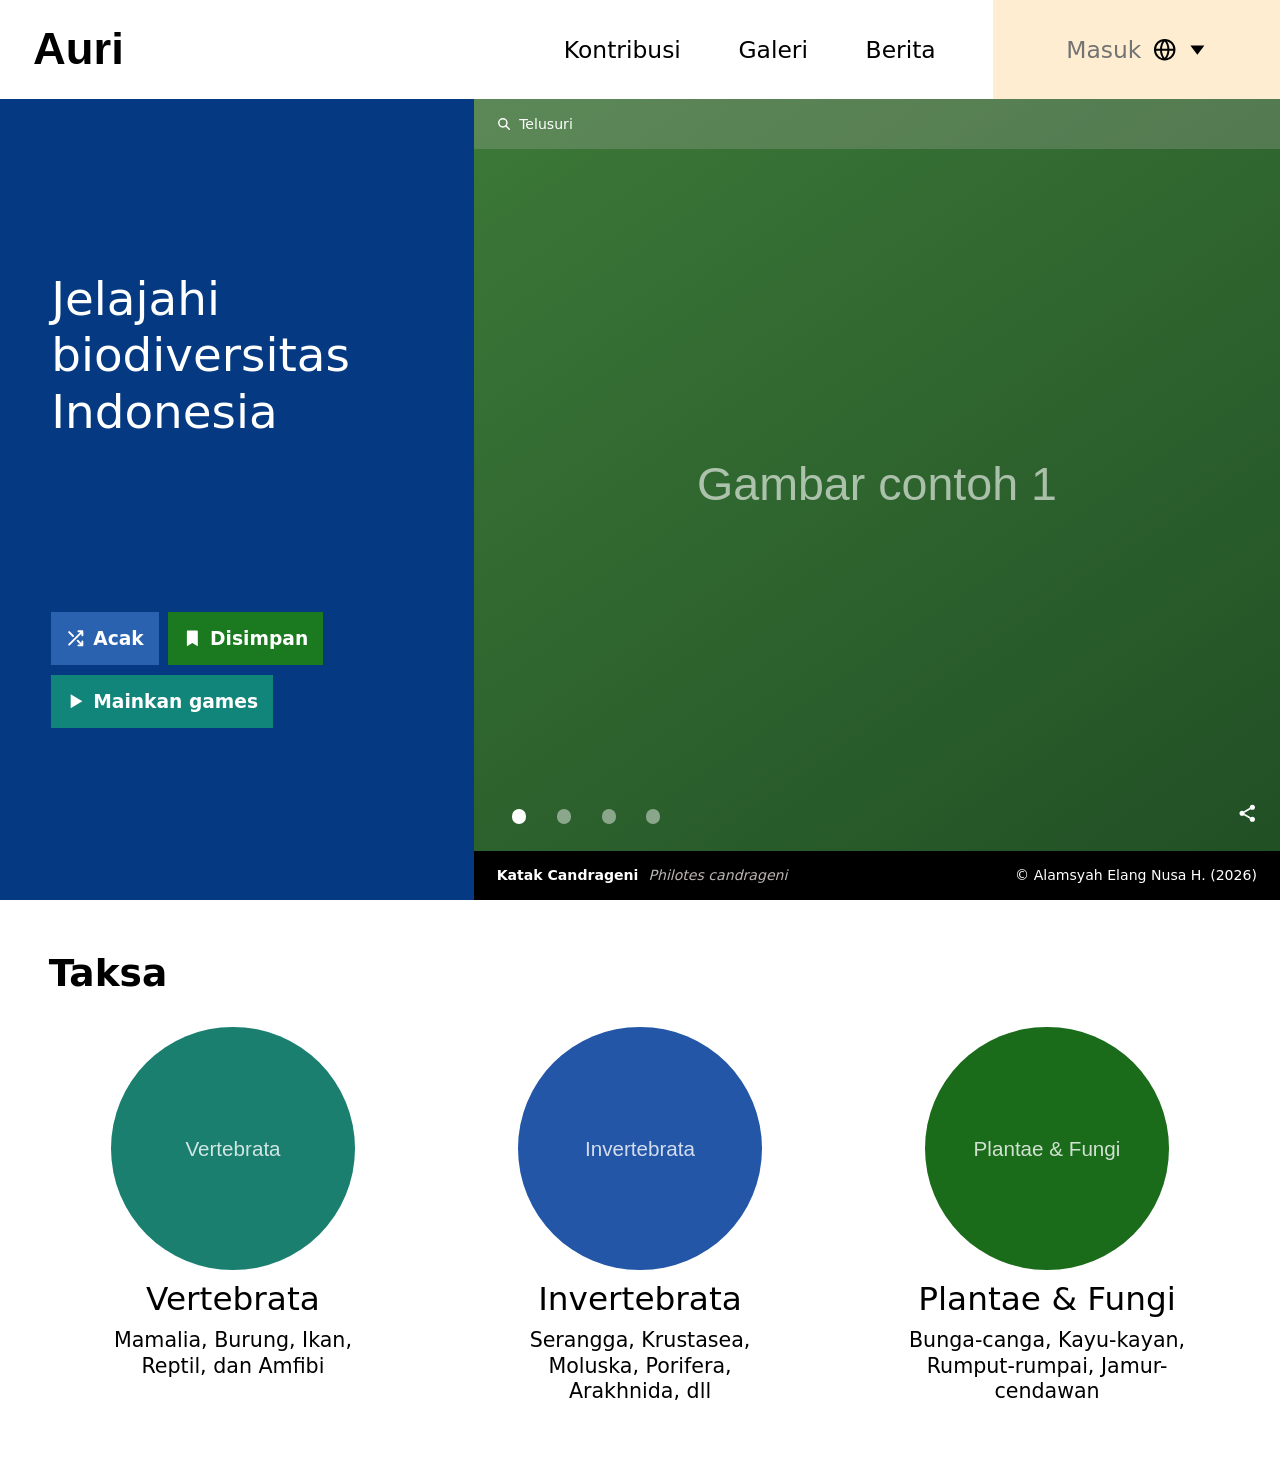
==== index.html @ 974563a3 "Add files via upload" ====
<!DOCTYPE html>
<html lang="id">
<head>
  <meta charset="UTF-8">
  <meta name="viewport" content="width=device-width, initial-scale=1">
  <title>Auri – Jelajahi Biodiversitas Indonesia</title>
  <link rel="stylesheet" href="css/style.css">
</head>
<body>

  <!-- =====================================================
       1. BILAH ATAS (NAVBAR)
       ===================================================== -->
  <header class="navbar">

    <!-- Logo: ganti file images/logo.svg dengan logo asli Anda -->
    <a href="index.html" class="navbar__logo">
      <img src="images/logo.svg" alt="Auri" height="50">
    </a>

    <nav class="navbar__menu">
      <a href="#" class="navbar__link">Kontribusi</a>
      <a href="#" class="navbar__link">Galeri</a>
      <a href="#" class="navbar__link">Berita</a>

      <!-- Tombol Masuk (ada blok krem + ikon bahasa) -->
      <a href="#" class="navbar__masuk">
        <span>Masuk</span>
        <!-- ikon globe -->
        <svg width="20" height="20" class="icon" viewBox="0 0 24 24" fill="none" stroke="currentColor" stroke-width="2" aria-hidden="true">
          <circle cx="12" cy="12" r="10"/>
          <path d="M2 12h20M12 2a15 15 0 0 1 0 20M12 2a15 15 0 0 0 0 20"/>
        </svg>
        <!-- ikon panah bawah -->
        <svg width="20" height="20" class="icon icon--caret" viewBox="0 0 24 24" fill="currentColor" aria-hidden="true">
          <path d="M3 7h18L12 19z"/>
        </svg>
      </a>
    </nav>
  </header>


  <main>

    <!-- =====================================================
         2. BILAH UTAMA (HERO): blok biru + carousel
         ===================================================== -->
    <section class="hero">

      <!-- 2a. Blok biru di kiri -->
      <div class="hero__panel">
        <h1 class="hero__title">Jelajahi biodiversitas Indonesia</h1>

        <div class="hero__buttons">
          <a href="#" class="btn btn--acak">
            <!-- ikon acak -->
            <svg width="20" height="20" class="icon" viewBox="0 0 24 24" fill="none" stroke="currentColor" stroke-width="2.5" stroke-linecap="round" stroke-linejoin="round" aria-hidden="true">
              <path d="M16 3h5v5M4 20 21 3M21 16v5h-5M15 15l6 6M4 4l5 5"/>
            </svg>
            Acak
          </a>
          <a href="#" class="btn btn--disimpan">
            <!-- ikon bookmark -->
            <svg width="20" height="20" class="icon" viewBox="0 0 24 24" fill="currentColor" aria-hidden="true">
              <path d="M6 2h12a1 1 0 0 1 1 1v19l-7-4-7 4V3a1 1 0 0 1 1-1z"/>
            </svg>
            Disimpan
          </a>
          <a href="#" class="btn btn--games">
            <!-- ikon play -->
            <svg width="20" height="20" class="icon" viewBox="0 0 24 24" fill="currentColor" aria-hidden="true">
              <path d="M6 3l15 9-15 9z"/>
            </svg>
            Mainkan games
          </a>
        </div>
      </div>


      <!-- 2b. Carousel di kanan -->
      <div class="carousel">

        <!-- Bilah "Telusuri" (melayang di atas gambar) -->
        <div class="carousel__search">
          <svg width="20" height="20" class="icon" viewBox="0 0 24 24" fill="none" stroke="currentColor" stroke-width="2.5" stroke-linecap="round" aria-hidden="true">
            <circle cx="10" cy="10" r="7"/><path d="M21 21l-6-6"/>
          </svg>
          <span>Telusuri</span>
        </div>

        <!-- Deretan slide. Mau tambah/kurangi gambar? Salin-hapus blok <figure> -->
        <div class="carousel__track" id="carouselTrack">

          <!-- SLIDE 1 -->
          <figure class="slide">
            <img class="slide__img" src="images/contoh-1.svg" alt="Katak Candrageni">
            <figcaption class="slide__info">
              <span class="slide__name">
                <strong class="slide__indonesia">Katak Candrageni</strong>
                <em class="slide__ilmiah">Philotes candrageni</em>
              </span>
              <span class="slide__source">© Alamsyah Elang Nusa H. (2026)</span>
            </figcaption>
          </figure>

          <!-- SLIDE 2 -->
          <figure class="slide">
            <img class="slide__img" src="images/contoh-2.svg" alt="Nama spesies 2">
            <figcaption class="slide__info">
              <span class="slide__name">
                <strong class="slide__indonesia">Nama Indonesia 2</strong>
                <em class="slide__ilmiah">Nama ilmiah 2</em>
              </span>
              <span class="slide__source">© Nama fotografer (2026)</span>
            </figcaption>
          </figure>

          <!-- SLIDE 3 -->
          <figure class="slide">
            <img class="slide__img" src="images/contoh-3.svg" alt="Nama spesies 3">
            <figcaption class="slide__info">
              <span class="slide__name">
                <strong class="slide__indonesia">Nama Indonesia 3</strong>
                <em class="slide__ilmiah">Nama ilmiah 3</em>
              </span>
              <span class="slide__source">© Nama fotografer (2026)</span>
            </figcaption>
          </figure>

          <!-- SLIDE 4 -->
          <figure class="slide">
            <img class="slide__img" src="images/contoh-4.svg" alt="Nama spesies 4">
            <figcaption class="slide__info">
              <span class="slide__name">
                <strong class="slide__indonesia">Nama Indonesia 4</strong>
                <em class="slide__ilmiah">Nama ilmiah 4</em>
              </span>
              <span class="slide__source">© Nama fotografer (2026)</span>
            </figcaption>
          </figure>

        </div>

        <!-- Empat bulatan penanda (jumlahnya harus sama dengan jumlah slide) -->
        <div class="carousel__dots">
          <button class="carousel__dot is-active" aria-label="Gambar 1"></button>
          <button class="carousel__dot" aria-label="Gambar 2"></button>
          <button class="carousel__dot" aria-label="Gambar 3"></button>
          <button class="carousel__dot" aria-label="Gambar 4"></button>
        </div>

        <!-- Tombol bagikan -->
        <button class="carousel__share" aria-label="Bagikan">
          <svg width="20" height="20" class="icon" viewBox="0 0 24 24" fill="currentColor" aria-hidden="true">
            <circle cx="18" cy="5" r="3"/><circle cx="6" cy="12" r="3"/><circle cx="18" cy="19" r="3"/>
            <path d="M8.5 10.5l7-4M8.5 13.5l7 4" stroke="currentColor" stroke-width="2" fill="none"/>
          </svg>
        </button>

      </div>
    </section>

    <!-- =====================================================
         3. TAKSA
         ===================================================== -->
    <section class="taksa">
      <h2 class="taksa__judul">Taksa</h2>

      <div class="taksa__daftar">

        <!-- Vertebrata (seluruh blok ini adalah tombol/link) -->
        <a href="#" class="taksa__item">
          <img class="taksa__gambar" src="images/taksa-vertebrata.svg" alt="">
          <h3 class="taksa__nama">Vertebrata</h3>
          <p class="taksa__deskripsi">Mamalia, Burung, Ikan, Reptil, dan Amfibi</p>
        </a>

        <!-- Invertebrata -->
        <a href="#" class="taksa__item">
          <img class="taksa__gambar" src="images/taksa-invertebrata.svg" alt="">
          <h3 class="taksa__nama">Invertebrata</h3>
          <p class="taksa__deskripsi">Serangga, Krustasea, Moluska, Porifera, Arakhnida, dll</p>
        </a>

        <!-- Plantae & Fungi -->
        <a href="#" class="taksa__item">
          <img class="taksa__gambar" src="images/taksa-plantae-fungi.svg" alt="">
          <h3 class="taksa__nama">Plantae &amp; Fungi</h3>
          <p class="taksa__deskripsi">Bunga-canga, Kayu-kayan, Rumput-rumpai, Jamur-cendawan</p>
        </a>

      </div>
    </section>

    <!-- Section berikutnya (Museum, Berita, dst.) ditambahkan di bawah sini -->

  </main>

  <script src="js/script.js"></script>
</body>
</html>
---- css/style.css ----
/* =========================================================
   AURI – style.css (Bagian 1: Navbar + Hero/Carousel)

   CARA BACA FILE INI
   1. VARIABEL  : semua warna, ukuran, font ada di atas. Ubah di sini saja.
   2. FONT      : cara memasang font Open Sauce.
   3. UMUM      : reset sederhana.
   4. NAVBAR    : bilah atas.
   5. HERO      : blok biru + carousel.
   6. LAYAR KECIL: penyesuaian untuk HP/tablet.

   Catatan ukuran:
   Ukuran desain asli Anda (1366 × 768) diubah jadi satuan
   yang MENYESUAIKAN LAYAR:
     vw  = 1% lebar layar
     vh  = 1% tinggi layar
     clamp(min, ideal, max) = "pakai ukuran ideal, tapi jangan
                               lebih kecil dari min / lebih besar dari max"
   ========================================================= */


/* =========================================================
   1. VARIABEL  (ubah nilai di sini)
   ========================================================= */
:root {
  /* --- Warna --- */
  --warna-hitam:        #000000;
  --warna-putih:        #ffffff;
  --warna-biru:         #053a82;   /* blok biru */
  --warna-masuk-bg:     #ffedd1;   /* latar tombol Masuk */
  --warna-masuk-teks:   #737373;   /* teks Masuk */
  --warna-abu:          #bcb5b5;   /* nama ilmiah & bilah telusuri */
  --warna-btn-acak:     #2a62b0;
  --warna-btn-simpan:   #1b7a1f;
  --warna-btn-games:    #12857a;

  /* --- Font --- */
  --font-utama: "Open Sauce", "Open Sauce One", "Open Sauce Sans",
                system-ui, -apple-system, "Segoe UI", Arial, sans-serif;

  /* --- Tinggi bilah atas (desain asli 136px) --- */
  --navbar-tinggi: clamp(64px, 11vh, 136px);

  /* --- Tinggi bilah "Telusuri" dan bilah informasi (desain asli 55px) --- */
  --bilah-tinggi: clamp(36px, 5.5vh, 55px);

  /* --- Ukuran teks --- */
  --teks-menu:  clamp(16px, 1.83vw, 25px);   /* desain asli 25px */
  --teks-bilah: clamp(11px, 1.1vw, 15px);    /* desain asli 15px */
  --teks-judul: clamp(26px, min(3.66vw, 8vh), 56px);  /* desain asli 50px */
  --teks-tombol: clamp(13px, min(1.46vw, 2.9vh), 20px); /* desain asli 20px */

  /* --- Ukuran bagian Taksa --- */
  --taksa-lingkaran: clamp(140px, 19vw, 260px);   /* desain asli 260px */
  --teks-taksa-judul: clamp(26px, 2.93vw, 40px);  /* desain asli 40px */
  --teks-taksa-nama:  clamp(20px, 2.56vw, 35px);  /* desain asli 35px */
  --teks-taksa-desk:  clamp(14px, 1.61vw, 22px);  /* desain asli 22px */
}


/* =========================================================
   2. FONT  (Open Sauce)
   ---------------------------------------------------------
   Taruh file font di folder "fonts/", lalu sesuaikan nama
   file di bawah. Selama file belum ada, browser otomatis
   memakai font cadangan (lihat --font-utama di atas).
   ========================================================= */
@font-face {
  font-family: "Open Sauce";
  src: url("../fonts/OpenSauceOne-Regular.woff2") format("woff2");
  font-weight: 400;          /* Cetak Reguler */
  font-style: normal;
  font-display: swap;
}
@font-face {
  font-family: "Open Sauce";
  src: url("../fonts/OpenSauceOne-Italic.woff2") format("woff2");
  font-weight: 400;
  font-style: italic;        /* Cetak Miring */
  font-display: swap;
}
@font-face {
  font-family: "Open Sauce";
  src: url("../fonts/OpenSauceOne-Medium.woff2") format("woff2");
  font-weight: 500;          /* Cetak Sedang */
  font-style: normal;
  font-display: swap;
}
@font-face {
  font-family: "Open Sauce";
  src: url("../fonts/OpenSauceOne-SemiBold.woff2") format("woff2");
  font-weight: 600;          /* Cetak Semitebal */
  font-style: normal;
  font-display: swap;
}
@font-face {
  font-family: "Open Sauce";
  src: url("../fonts/OpenSauceOne-Bold.woff2") format("woff2");
  font-weight: 700;          /* Cetak Tebal */
  font-style: normal;
  font-display: swap;
}


/* =========================================================
   3. UMUM
   ========================================================= */
* {
  box-sizing: border-box;   /* padding tidak menambah ukuran elemen */
  margin: 0;
  padding: 0;
}

body {
  font-family: var(--font-utama);
  color: var(--warna-hitam);
  background: var(--warna-putih);
}

a { text-decoration: none; color: inherit; }
button { font: inherit; border: none; background: none; cursor: pointer; }
img { display: block; max-width: 100%; }

/* Ikon SVG mengikuti ukuran teks di sekitarnya */
.icon { width: 1em; height: 1em; flex-shrink: 0; }

/* Garis bantu saat navigasi memakai keyboard */
a:focus-visible, button:focus-visible {
  outline: 3px solid #ffb703;
  outline-offset: 2px;
}


/* =========================================================
   4. NAVBAR (bilah atas)
   ========================================================= */
.navbar {
  height: var(--navbar-tinggi);
  display: flex;
  align-items: center;
  justify-content: space-between;
  padding-left: clamp(16px, 2.6vw, 40px);
  background: var(--warna-putih);
}

.navbar__logo img {
  height: calc(var(--navbar-tinggi) * 0.5);   /* tinggi logo = 50% bilah atas */
  width: auto;
}

.navbar__menu {
  display: flex;
  align-items: center;
  align-self: stretch;                  /* menu setinggi bilah atas */
  gap: clamp(20px, 4.5vw, 64px);        /* jarak antar menu */
}

/* Kontribusi, Galeri, Berita */
.navbar__link {
  font-size: var(--teks-menu);
  font-weight: 500;                     /* Cetak Sedang */
  color: var(--warna-hitam);
}
.navbar__link:hover { text-decoration: underline; text-underline-offset: 6px; }

/* Blok krem "Masuk" (desain asli 306 × 136) */
.navbar__masuk {
  align-self: stretch;                  /* setinggi bilah atas */
  width: clamp(170px, 22.4vw, 306px);   /* desain asli 306px */
  display: flex;
  align-items: center;
  justify-content: center;
  gap: 0.5em;
  background: var(--warna-masuk-bg);
  color: var(--warna-masuk-teks);
  font-size: var(--teks-menu);
  font-weight: 500;
}
.navbar__masuk:hover { filter: brightness(0.97); }
.navbar__masuk .icon--caret { width: 0.8em; height: 0.8em; color: var(--warna-hitam); }
.navbar__masuk .icon:not(.icon--caret) { color: var(--warna-hitam); }


/* =========================================================
   5. HERO (blok biru + carousel)
   ---------------------------------------------------------
   Tinggi hero = tinggi layar dikurangi tinggi navbar,
   sehingga navbar + carousel + bilah informasi selalu
   terlihat penuh tanpa perlu scroll.
   ========================================================= */
.hero {
  display: grid;
  grid-template-columns: 37fr 63fr;     /* 506 : 859 seperti desain asli */
  height: calc(100vh - var(--navbar-tinggi));    /* cadangan browser lama */
  height: calc(100dvh - var(--navbar-tinggi));
  min-height: 380px;                    /* jaga-jaga layar sangat pendek */
}

/* ---------- 5a. Blok biru ---------- */
.hero__panel {
  background: var(--warna-biru);
  color: var(--warna-putih);
  padding-inline: clamp(24px, 4vw, 60px);

  display: flex;
  flex-direction: column;
  /* space-evenly = jarak atas, jarak tengah, dan jarak bawah SAMA RATA.
     Inilah yang membuat jarak judul–tepi atas = judul–tombol = tombol–tepi bawah */
  justify-content: space-evenly;
}

.hero__title {
  font-size: var(--teks-judul);
  font-weight: 400;                     /* Cetak Reguler */
  line-height: 1.2;                     /* jarak antarbaris */
}

/* Tiga tombol kecil. Ukuran font diatur di sini, tombol memakai satuan "em"
   supaya ikut mengecil/membesar bersama teks. */
.hero__buttons {
  display: flex;
  flex-wrap: wrap;
  gap: 0.5em;
  font-size: var(--teks-tombol);
  max-width: 15em;      /* batas lebar → "Mainkan games" turun ke baris kedua */
}

.btn {
  display: inline-flex;
  align-items: center;
  gap: 0.45em;
  height: 2.85em;                       /* ≈ 57px saat font 20px */
  padding-inline: 0.8em;
  color: var(--warna-putih);
  font-weight: 700;                     /* Cetak Tebal */
  white-space: nowrap;
}
.btn:hover { filter: brightness(1.15); }

.btn--acak     { background: var(--warna-btn-acak); }
.btn--disimpan { background: var(--warna-btn-simpan); }
.btn--games    { background: var(--warna-btn-games); }


/* ---------- 5b. Carousel ---------- */
.carousel {
  position: relative;                   /* acuan posisi untuk elemen melayang */
  overflow: hidden;
  background: var(--warna-hitam);
}

/* Deretan slide: bisa digeser dengan jari / trackpad */
.carousel__track {
  display: flex;
  height: 100%;
  overflow-x: auto;
  scroll-snap-type: x mandatory;        /* berhenti pas di tiap gambar */
  scrollbar-width: none;                /* sembunyikan scrollbar (Firefox) */
}
.carousel__track::-webkit-scrollbar { display: none; }   /* (Chrome/Safari) */

.slide {
  position: relative;
  flex: 0 0 100%;                       /* satu slide = selebar carousel */
  height: 100%;
  scroll-snap-align: start;
}

.slide__img {
  width: 100%;
  height: 100%;
  object-fit: cover;    /* gambar memenuhi blok tanpa gepeng; tepi boleh terpotong */
}

/* Bilah telusuri di atas gambar (desain asli 859 × 55, transparan 25%) */
.carousel__search {
  position: absolute;
  top: 0; left: 0; right: 0;
  z-index: 2;
  height: var(--bilah-tinggi);
  display: flex;
  align-items: center;
  gap: 0.6em;
  padding-inline: clamp(12px, 1.8vw, 24px);
  background: rgba(188, 181, 181, 0.25);   /* #bcb5b5 transparansi 25% */
  color: var(--warna-putih);
  font-size: var(--teks-bilah);
  font-weight: 400;
}

/* Bilah informasi hitam di bawah (desain asli 859 × 55) */
.slide__info {
  position: absolute;
  left: 0; right: 0; bottom: 0;
  height: var(--bilah-tinggi);
  display: flex;
  align-items: center;
  justify-content: space-between;       /* nama di kiri, sumber di kanan */
  gap: 1em;
  padding-inline: clamp(12px, 1.8vw, 24px);
  background: var(--warna-hitam);
  font-size: var(--teks-bilah);
}

.slide__indonesia {                     /* Nama Indonesia */
  font-weight: 700;
  color: var(--warna-putih);
}
.slide__ilmiah {                        /* Nama ilmiah */
  font-weight: 400;
  font-style: italic;
  color: var(--warna-abu);
  margin-left: 0.4em;
}
.slide__source {                        /* Sumber gambar */
  font-weight: 400;
  color: var(--warna-putih);
  white-space: nowrap;
}

/* Empat bulatan penanda */
.carousel__dots {
  position: absolute;
  z-index: 2;
  left: clamp(20px, 3vw, 44px);
  bottom: calc(var(--bilah-tinggi) + clamp(12px, 3vh, 28px));
  display: flex;
  gap: clamp(14px, 2.4vw, 32px);
}
.carousel__dot {
  width: clamp(10px, 1.1vw, 16px);
  height: clamp(10px, 1.1vw, 16px);
  border-radius: 50%;
  background: rgba(255, 255, 255, 0.45);
  transition: background 0.3s;
}
.carousel__dot.is-active { background: var(--warna-putih); }   /* bulatan aktif */

/* Tombol bagikan */
.carousel__share {
  position: absolute;
  z-index: 2;
  right: clamp(12px, 1.8vw, 24px);
  bottom: calc(var(--bilah-tinggi) + clamp(12px, 3vh, 28px));
  font-size: clamp(18px, 1.6vw, 24px);
  color: var(--warna-putih);
  display: flex;
}


/* =========================================================
   6. LAYAR KECIL (tablet & HP) – blok biru di atas, carousel di bawah
   ========================================================= */
@media (max-width: 800px) {
  :root {
    --teks-menu: 14px;
    --teks-bilah: 12px;
  }

  .navbar__menu { gap: 14px; }
  .navbar__masuk { width: auto; padding-inline: 14px; }

  .hero {
    grid-template-columns: 1fr;
    height: auto;
  }
  .hero__panel { padding-block: 32px; gap: 28px; }
  .hero__title { font-size: 32px; }
  .hero__buttons { font-size: 16px; }
  .carousel { height: 70vw; min-height: 280px; }
}


/* Hormati pengguna yang mematikan animasi di perangkatnya */
@media (prefers-reduced-motion: reduce) {
  .carousel__dot { transition: none; }
}

/* =========================================================
   7. TAKSA
   ========================================================= */
.taksa {
  background: var(--warna-putih);
  padding: clamp(24px, 4vw, 56px) clamp(20px, 3.8vw, 52px) clamp(32px, 5vw, 72px);
}

.taksa__judul {
  font-size: var(--teks-taksa-judul);
  font-weight: 600;                       /* Cetak Semitebal */
}

/* Tiga kolom sama lebar */
.taksa__daftar {
  display: grid;
  grid-template-columns: repeat(3, 1fr);
  gap: clamp(16px, 3vw, 48px);
  margin-top: clamp(16px, 2.5vw, 36px);
}

/* Satu kartu = satu tombol (lingkaran + judul + deskripsi) */
.taksa__item {
  display: flex;
  flex-direction: column;
  align-items: center;
  text-align: center;
  transition: transform 0.2s;
}
.taksa__item:hover { transform: translateY(-4px); }

.taksa__gambar {
  width: var(--taksa-lingkaran);
  height: var(--taksa-lingkaran);
  border-radius: 50%;                     /* memotong gambar jadi lingkaran */
  object-fit: cover;
}

.taksa__nama {
  margin-top: 0.3em;
  font-size: var(--teks-taksa-nama);
  font-weight: 500;                       /* Cetak Sedang */
  line-height: 1.2;
}
.taksa__item:hover .taksa__nama { text-decoration: underline; text-underline-offset: 6px; }

.taksa__deskripsi {
  margin-top: 0.4em;
  max-width: 14em;                        /* supaya turun baris rapi seperti desain */
  font-size: var(--teks-taksa-desk);
  font-weight: 400;                       /* Cetak Reguler */
  line-height: 1.25;
}

/* Layar kecil: tiga kolom jadi bertumpuk */
@media (max-width: 800px) {
  .taksa__daftar { grid-template-columns: 1fr; gap: 32px; }
  .taksa__nama { font-size: 24px; }
  .taksa__deskripsi { font-size: 16px; }
}
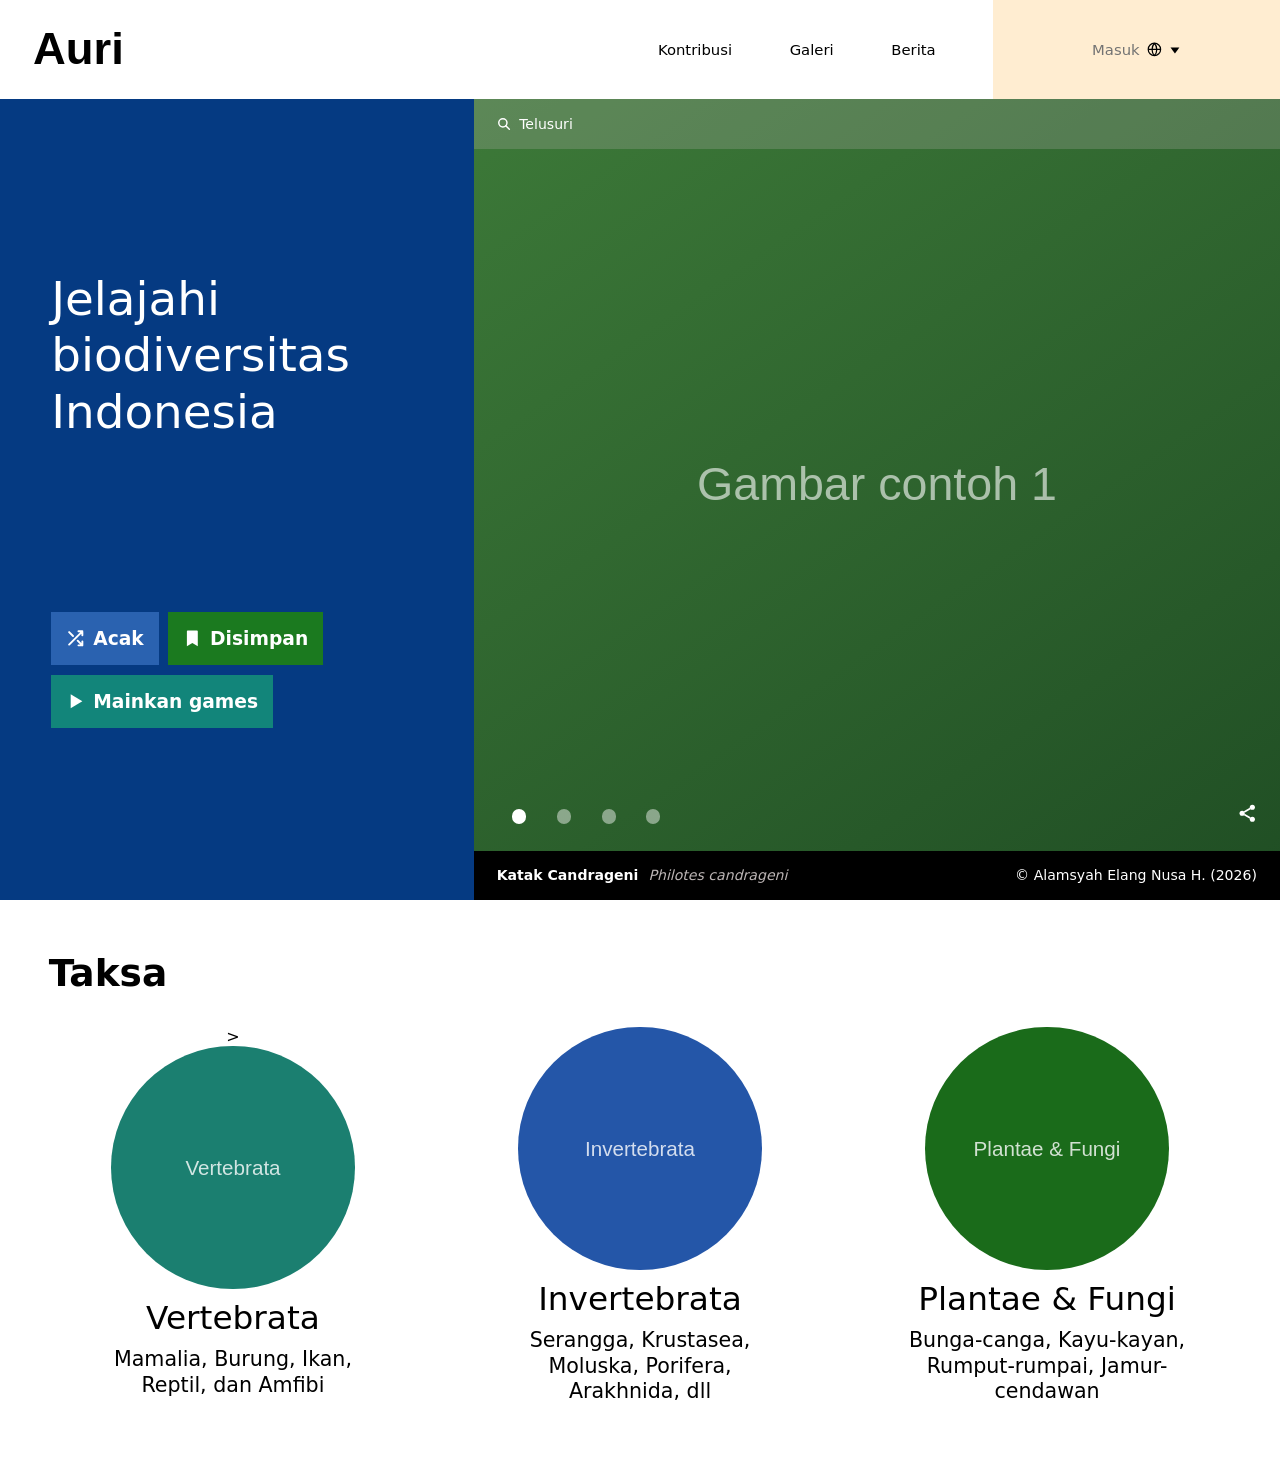
==== commit 31ec29ac: "Update index.html" ====
--- a/index.html
+++ b/index.html
@@ -169,7 +169,7 @@
       <div class="taksa__daftar">
 
         <!-- Vertebrata (seluruh blok ini adalah tombol/link) -->
-        <a href="#" class="taksa__item">
+        <a href="vertebrata.html" class="taksa__item">>
           <img class="taksa__gambar" src="images/taksa-vertebrata.svg" alt="">
           <h3 class="taksa__nama">Vertebrata</h3>
           <p class="taksa__deskripsi">Mamalia, Burung, Ikan, Reptil, dan Amfibi</p>
--- a/css/style.css
+++ b/css/style.css
@@ -45,7 +45,7 @@
   --bilah-tinggi: clamp(36px, 5.5vh, 55px);
 
   /* --- Ukuran teks --- */
-  --teks-menu:  clamp(16px, 1.83vw, 25px);   /* desain asli 25px */
+  --teks-menu:  clamp(12px, 1.16vw, 16px);
   --teks-bilah: clamp(11px, 1.1vw, 15px);    /* desain asli 15px */
   --teks-judul: clamp(26px, min(3.66vw, 8vh), 56px);  /* desain asli 50px */
   --teks-tombol: clamp(13px, min(1.46vw, 2.9vh), 20px); /* desain asli 20px */
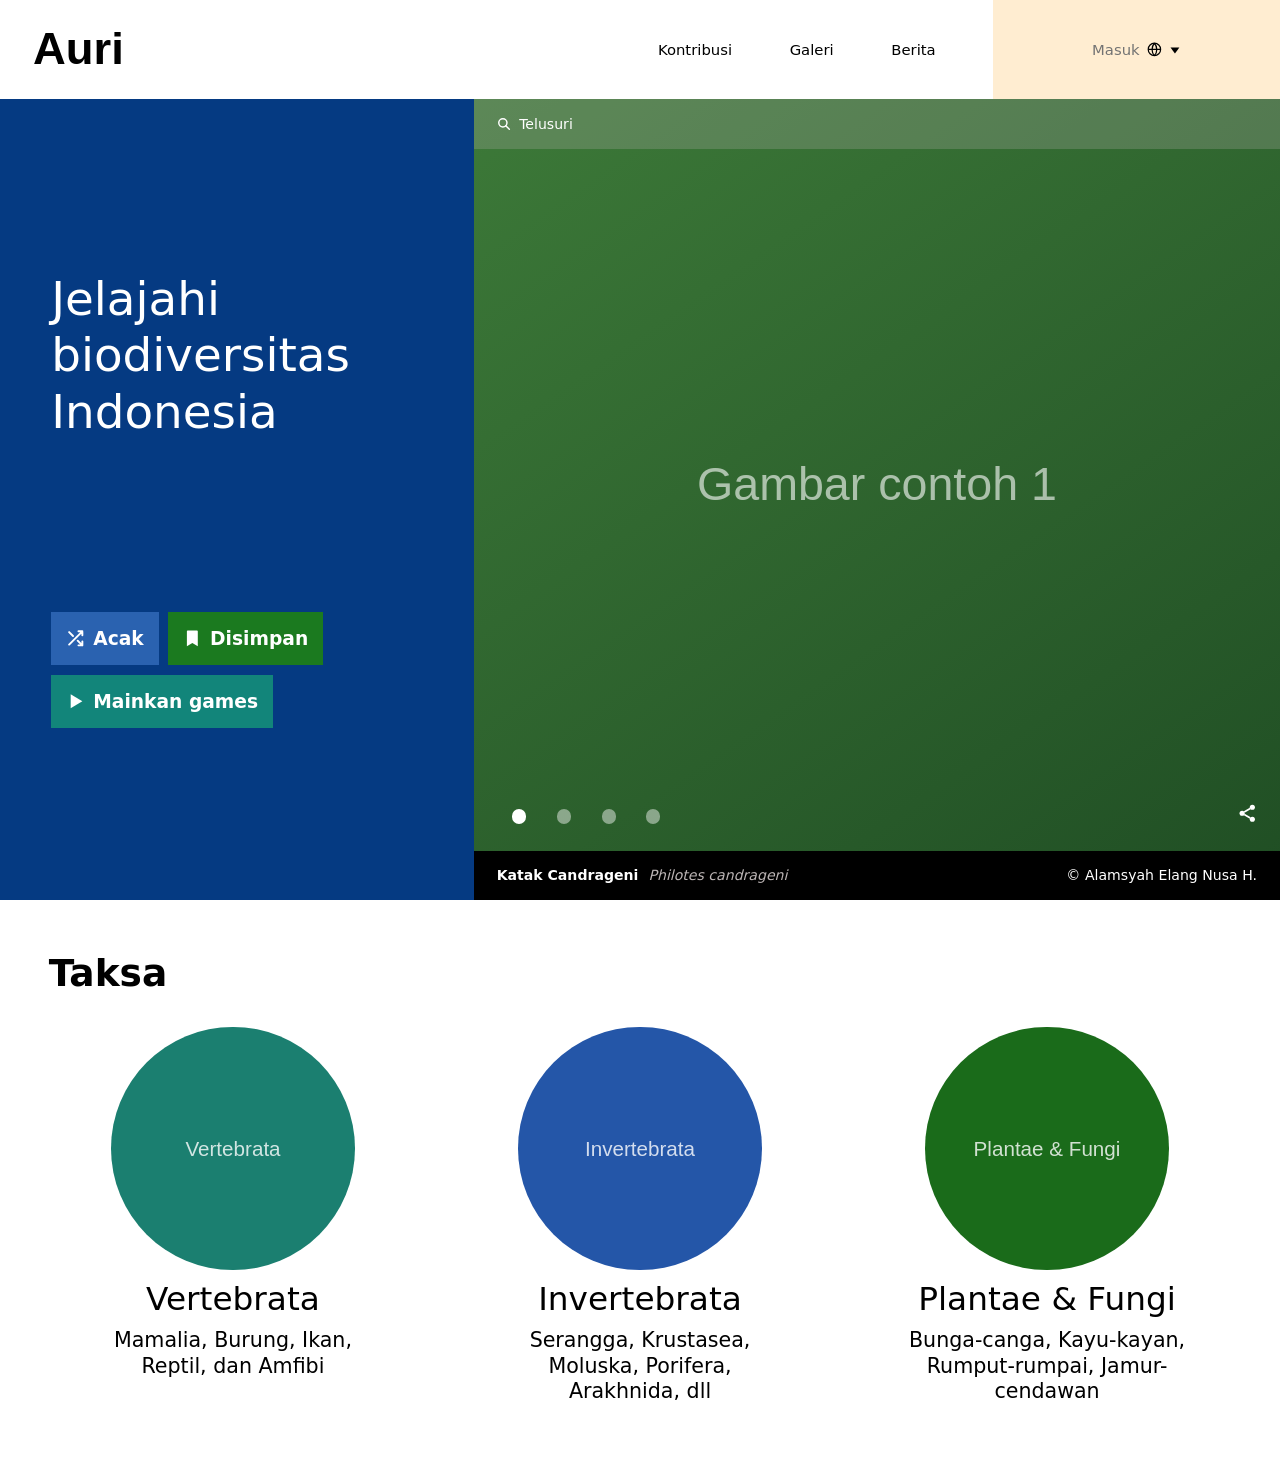
==== commit 03456c09: "Update index.html" ====
--- a/index.html
+++ b/index.html
@@ -99,31 +99,31 @@
                 <strong class="slide__indonesia">Katak Candrageni</strong>
                 <em class="slide__ilmiah">Philotes candrageni</em>
               </span>
-              <span class="slide__source">© Alamsyah Elang Nusa H. (2026)</span>
+              <span class="slide__source">© Alamsyah Elang Nusa H.</span>
             </figcaption>
           </figure>
 
           <!-- SLIDE 2 -->
           <figure class="slide">
-            <img class="slide__img" src="images/contoh-2.svg" alt="Nama spesies 2">
-            <figcaption class="slide__info">
-              <span class="slide__name">
-                <strong class="slide__indonesia">Nama Indonesia 2</strong>
-                <em class="slide__ilmiah">Nama ilmiah 2</em>
-              </span>
-              <span class="slide__source">© Nama fotografer (2026)</span>
+            <img class="slide__img" src="images/contoh-2.svg" alt="Weka-weka">
+            <figcaption class="slide__info">
+              <span class="slide__name">
+                <strong class="slide__indonesia">Weka-weka</strong>
+                <em class="slide__ilmiah">Semioptera wallacii</em>
+              </span>
+              <span class="slide__source">© Luke Seitz</span>
             </figcaption>
           </figure>
 
           <!-- SLIDE 3 -->
           <figure class="slide">
-            <img class="slide__img" src="images/contoh-3.svg" alt="Nama spesies 3">
-            <figcaption class="slide__info">
-              <span class="slide__name">
-                <strong class="slide__indonesia">Nama Indonesia 3</strong>
-                <em class="slide__ilmiah">Nama ilmiah 3</em>
-              </span>
-              <span class="slide__source">© Nama fotografer (2026)</span>
+            <img class="slide__img" src="images/contoh-3.svg" alt="Tous ukaep">
+            <figcaption class="slide__info">
+              <span class="slide__name">
+                <strong class="slide__indonesia">Tous ukaep</strong>
+                <em class="slide__ilmiah">Tous ayamaruensis</em>
+              </span>
+              <span class="slide__source">© ??? (2015)</span>
             </figcaption>
           </figure>
 
@@ -169,7 +169,7 @@
       <div class="taksa__daftar">
 
         <!-- Vertebrata (seluruh blok ini adalah tombol/link) -->
-        <a href="vertebrata.html" class="taksa__item">>
+        <a href="vertebrata.html" class="taksa__item">
           <img class="taksa__gambar" src="images/taksa-vertebrata.svg" alt="">
           <h3 class="taksa__nama">Vertebrata</h3>
           <p class="taksa__deskripsi">Mamalia, Burung, Ikan, Reptil, dan Amfibi</p>
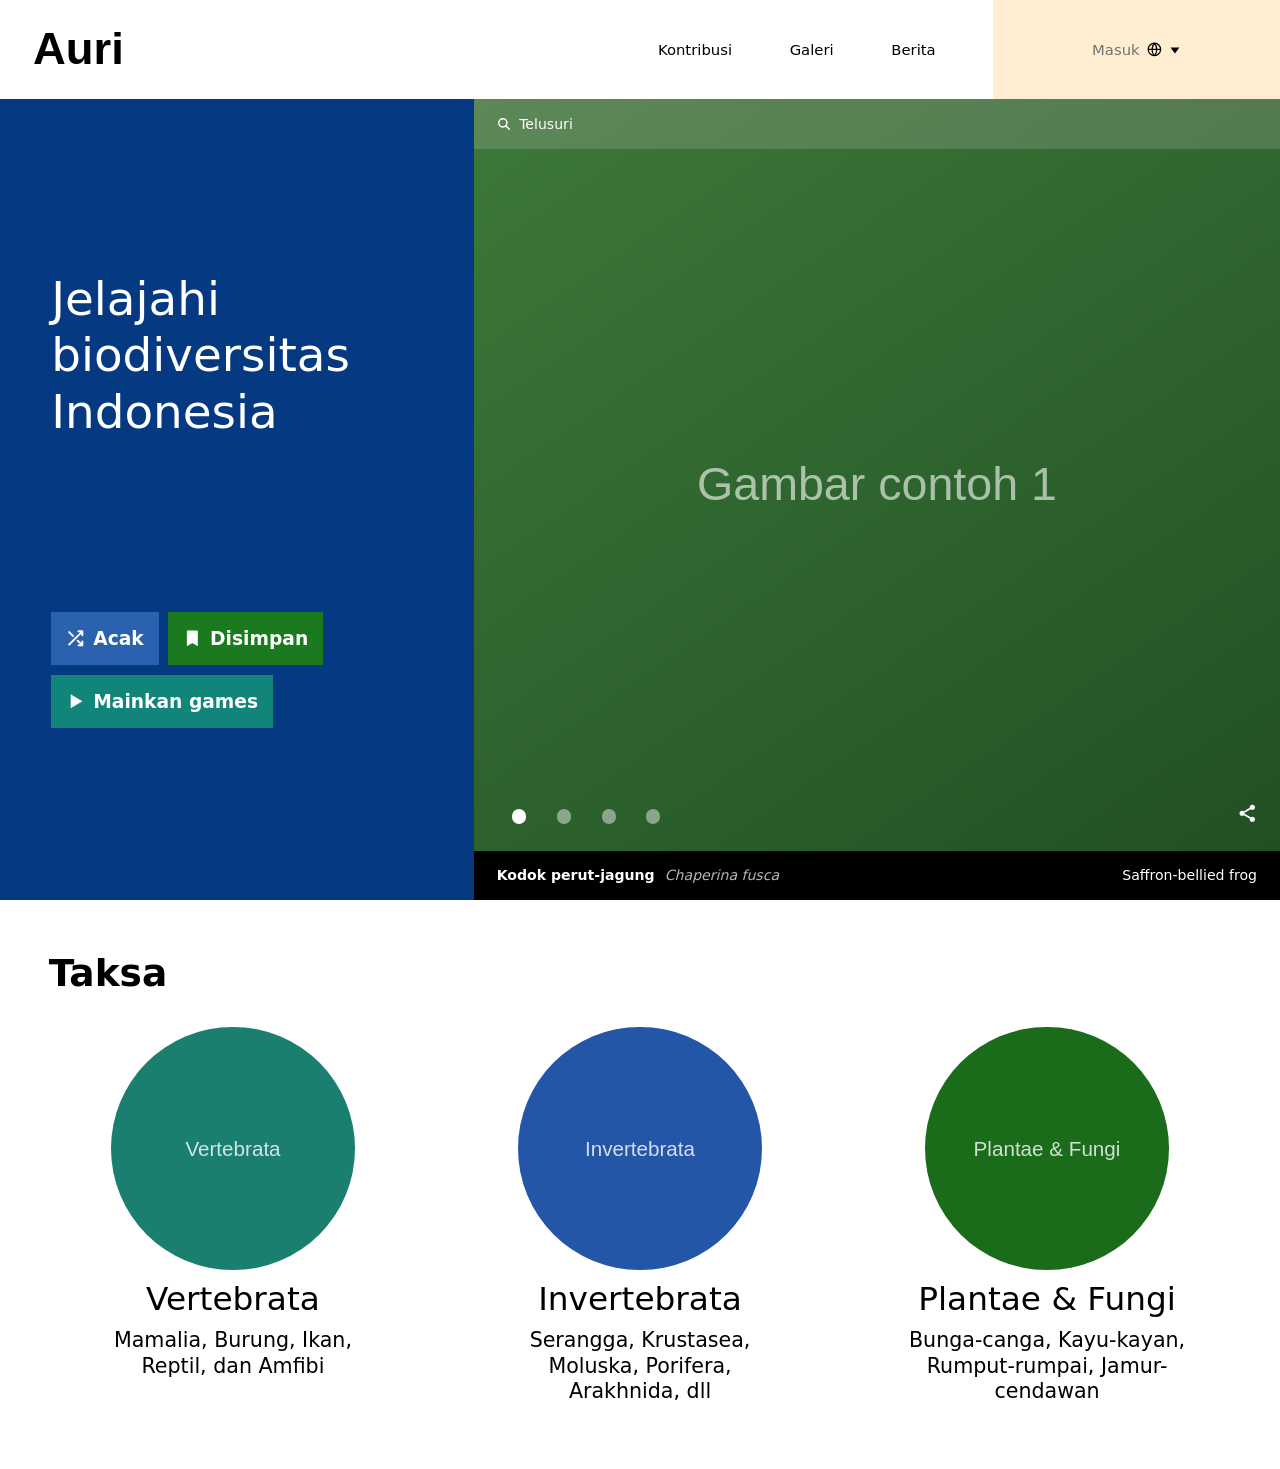
==== commit 45a3ce70: "Update image alt texts and captions in carousel" ====
--- a/index.html
+++ b/index.html
@@ -93,13 +93,13 @@
 
           <!-- SLIDE 1 -->
           <figure class="slide">
-            <img class="slide__img" src="images/contoh-1.svg" alt="Katak Candrageni">
-            <figcaption class="slide__info">
-              <span class="slide__name">
-                <strong class="slide__indonesia">Katak Candrageni</strong>
-                <em class="slide__ilmiah">Philotes candrageni</em>
-              </span>
-              <span class="slide__source">© Alamsyah Elang Nusa H.</span>
+            <img class="slide__img" src="images/contoh-1.svg" alt="Kodok perut-jagung">
+            <figcaption class="slide__info">
+              <span class="slide__name">
+                <strong class="slide__indonesia">Kodok perut-jagung</strong>
+                <em class="slide__ilmiah">Chaperina fusca</em>
+              </span>
+              <span class="slide__source">Saffron-bellied frog</span>
             </figcaption>
           </figure>
 
@@ -111,31 +111,31 @@
                 <strong class="slide__indonesia">Weka-weka</strong>
                 <em class="slide__ilmiah">Semioptera wallacii</em>
               </span>
-              <span class="slide__source">© Luke Seitz</span>
+              <span class="slide__source">Standardwing bird-of-paradise</span>
             </figcaption>
           </figure>
 
           <!-- SLIDE 3 -->
           <figure class="slide">
-            <img class="slide__img" src="images/contoh-3.svg" alt="Tous ukaep">
-            <figcaption class="slide__info">
-              <span class="slide__name">
-                <strong class="slide__indonesia">Tous ukaep</strong>
-                <em class="slide__ilmiah">Tous ayamaruensis</em>
-              </span>
-              <span class="slide__source">© ??? (2015)</span>
+            <img class="slide__img" src="images/contoh-3.svg" alt="Panter cantik">
+            <figcaption class="slide__info">
+              <span class="slide__name">
+                <strong class="slide__indonesia">Panter cantik</strong>
+                <em class="slide__ilmiah">Pictichromis paccagnellae</em>
+              </span>
+              <span class="slide__source">Bicolored dottyback</span>
             </figcaption>
           </figure>
 
           <!-- SLIDE 4 -->
           <figure class="slide">
-            <img class="slide__img" src="images/contoh-4.svg" alt="Nama spesies 4">
-            <figcaption class="slide__info">
-              <span class="slide__name">
-                <strong class="slide__indonesia">Nama Indonesia 4</strong>
-                <em class="slide__ilmiah">Nama ilmiah 4</em>
-              </span>
-              <span class="slide__source">© Nama fotografer (2026)</span>
+            <img class="slide__img" src="images/contoh-4.svg" alt="Anggrek karawai">
+            <figcaption class="slide__info">
+              <span class="slide__name">
+                <strong class="slide__indonesia">Anggrek karawai</strong>
+                <em class="slide__ilmiah">Dendrobium lasianthera</em>
+              </span>
+              <span class="slide__source">Sepik blue-orchid</span>
             </figcaption>
           </figure>
 
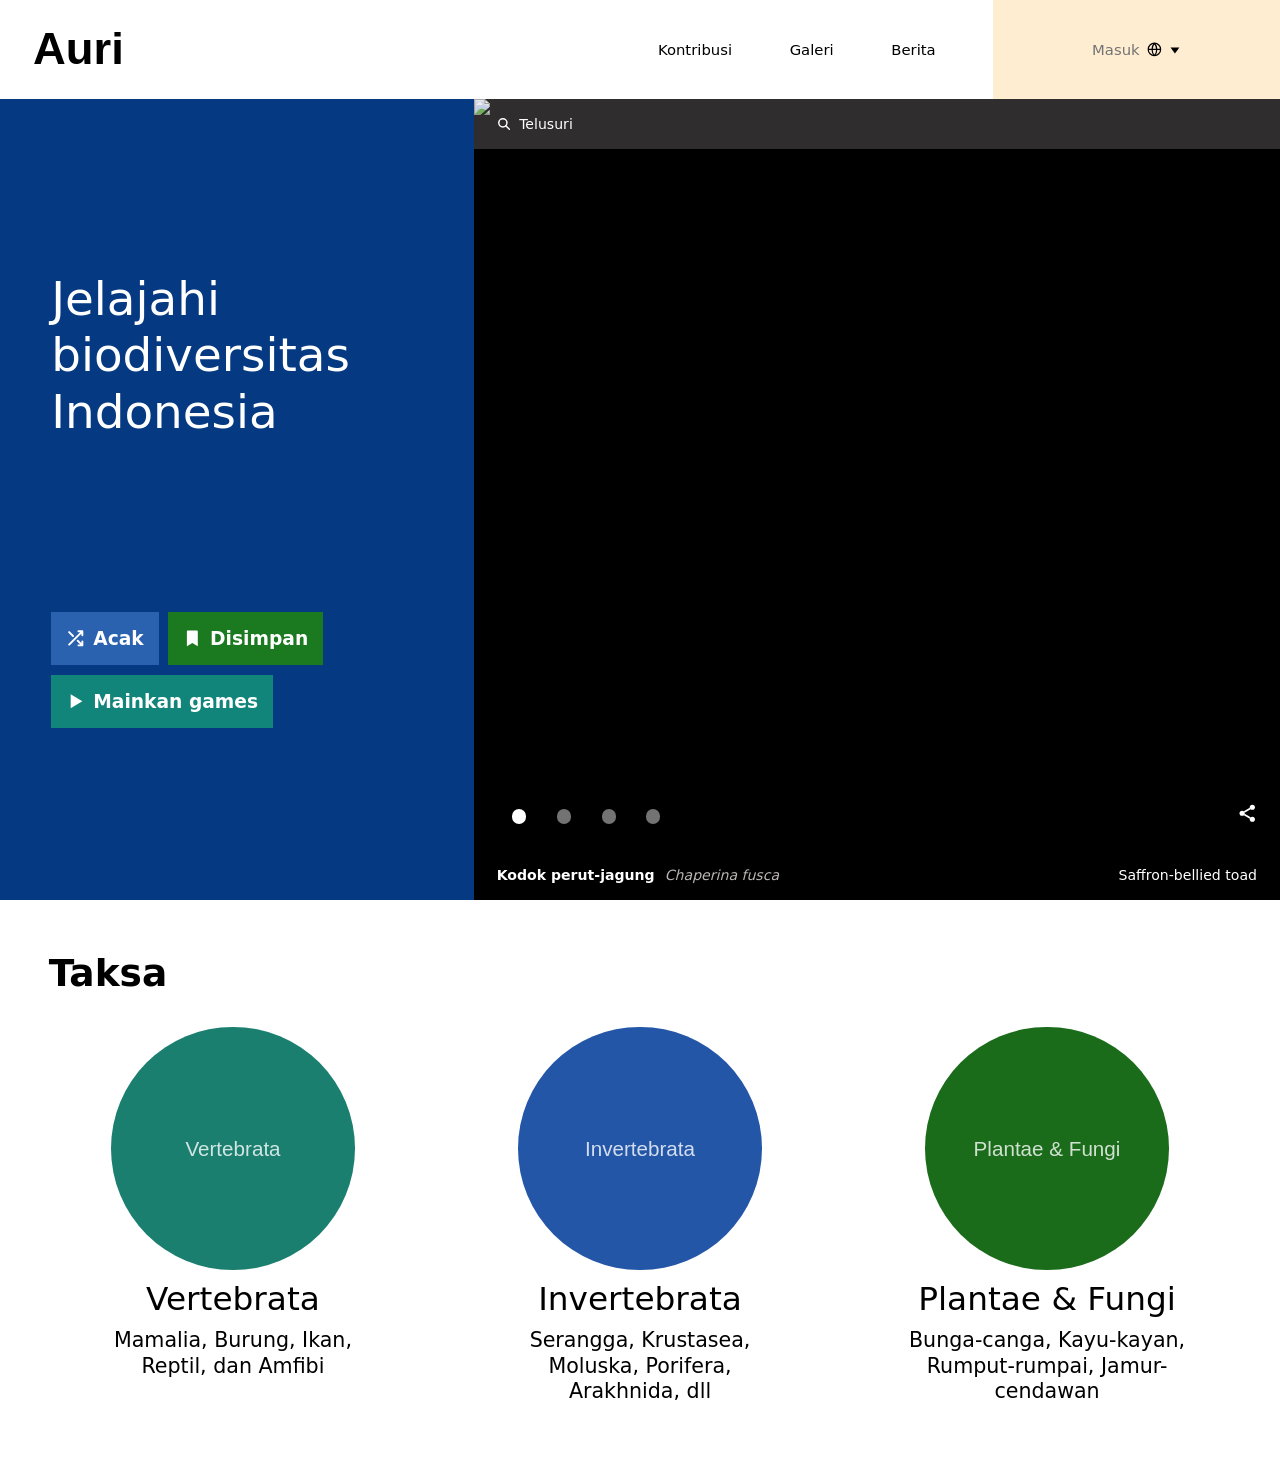
==== commit 5a293960: "Update index.html" ====
--- a/index.html
+++ b/index.html
@@ -93,19 +93,19 @@
 
           <!-- SLIDE 1 -->
           <figure class="slide">
-            <img class="slide__img" src="images/contoh-1.svg" alt="Kodok perut-jagung">
+            <img class="slide__img" src="images/contoh-1.png" alt="Kodok perut-jagung">
             <figcaption class="slide__info">
               <span class="slide__name">
                 <strong class="slide__indonesia">Kodok perut-jagung</strong>
                 <em class="slide__ilmiah">Chaperina fusca</em>
               </span>
-              <span class="slide__source">Saffron-bellied frog</span>
+              <span class="slide__source">Saffron-bellied toad</span>
             </figcaption>
           </figure>
 
           <!-- SLIDE 2 -->
           <figure class="slide">
-            <img class="slide__img" src="images/contoh-2.svg" alt="Weka-weka">
+            <img class="slide__img" src="images/contoh-2.png" alt="Weka-weka">
             <figcaption class="slide__info">
               <span class="slide__name">
                 <strong class="slide__indonesia">Weka-weka</strong>
@@ -117,7 +117,7 @@
 
           <!-- SLIDE 3 -->
           <figure class="slide">
-            <img class="slide__img" src="images/contoh-3.svg" alt="Panter cantik">
+            <img class="slide__img" src="images/contoh-3.png" alt="Panter cantik">
             <figcaption class="slide__info">
               <span class="slide__name">
                 <strong class="slide__indonesia">Panter cantik</strong>
@@ -129,7 +129,7 @@
 
           <!-- SLIDE 4 -->
           <figure class="slide">
-            <img class="slide__img" src="images/contoh-4.svg" alt="Anggrek karawai">
+            <img class="slide__img" src="images/contoh-4.png" alt="Anggrek karawai">
             <figcaption class="slide__info">
               <span class="slide__name">
                 <strong class="slide__indonesia">Anggrek karawai</strong>
